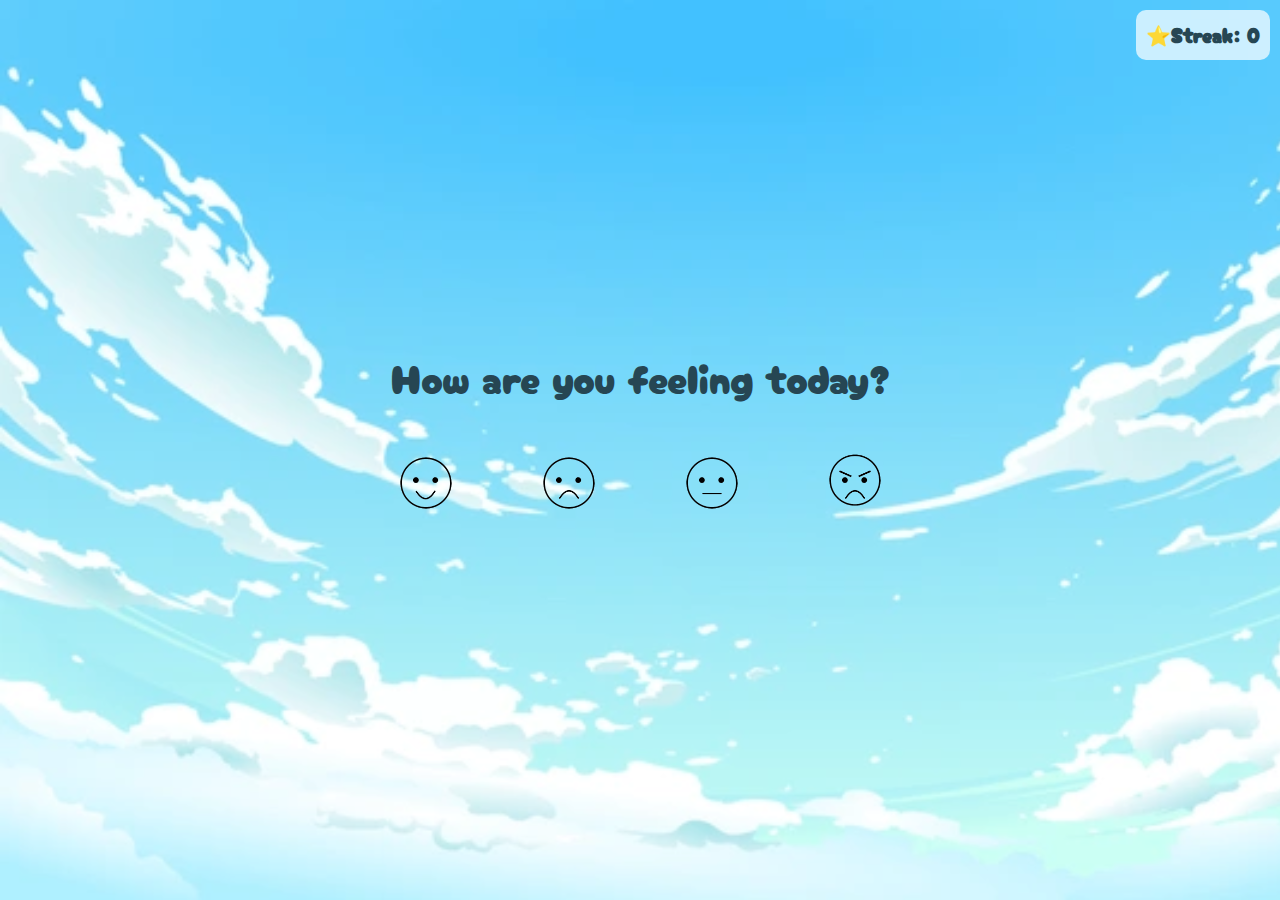
==== index.html @ 69cbeea6 "Finished final product of resources page" ====
<!DOCTYPE html>
<html lang="en" data-bs-theme="dark">
  <head>
    <meta charset="utf-8">
    <meta name="viewport" content="width=device-width, initial-scale=1">
    <title>mental health site</title>
    <link rel="preconnect" href="https://fonts.googleapis.com">
<link rel="preconnect" href="https://fonts.gstatic.com" crossorigin>
<link href="https://fonts.googleapis.com/css2?family=Cherry+Bomb+One&display=swap" rel="stylesheet">
   <link href="https://cdn.jsdelivr.net/npm/bootstrap@5.3.3/dist/css/bootstrap.min.css" rel="stylesheet" integrity="sha384-QWTKZyjpPEjISv5WaRU9OFeRpok6YctnYmDr5pNlyT2bRjXh0JMhjY6hW+ALEwIH" crossorigin="anonymous">
    <link rel = "stylesheet" href = "style.css">
</head>
<body class = "home-container">
    <span id="streakDisplay">0</span>
<div class="main-content">
    <h1> How are you feeling today?</h1>
    <div class="mood-container">
        <img class="mood" src = "images/smile.png"  alt ="happy"/>
        <img class="mood"src = "images/TransparentSad.png"  alt ="sad"/>
        <img class="mood"src = "images/TransparentNeutral.png"   alt ="neutral"/>
        <img class="mood"src = "images/TransparentAngry.png"   alt ="angry"/>
    </div>
</div>

<div class="goal-container">
    <div class="goal-card">
        <img src="images/walks.svg" alt="walk icon" class="goal-icon">
        <div class="goal-text">
            <h3>Go Outside for 10 Minutes</h3>
            <p>Take a short walk to refresh your mind.</p>
        </div>
        <input type="checkbox" class="goal-checkbox">
    </div>

    <div class="goal-card">
        <img src="images/flower2.svg" alt="beauty icon" class="goal-icon">
        <div class="goal-text">
            <h3>Notice One Beautiful Thing</h3>
            <p>Take a moment to appreciate something around you.</p>
        </div>
        <input type="checkbox" class="goal-checkbox">
    </div>

    <div class="goal-card">
        <img src="images/joy.svg" alt="joy icon" class="goal-icon">
        <div class="goal-text">
            <h3>Do One Thing That Brings Joy</h3>
            <p>Read a book, listen to music, or do something fun.</p>
        </div>
        <input type="checkbox" class="goal-checkbox">
    </div>

    <div class="goal-card">
        <img src="images/sleep.svg" alt="screen break icon" class="goal-icon">
        <div class="goal-text">
            <h3>Take a 30-Minute Screen Break</h3>
            <p>Give your eyes and mind a break from screens.</p>
        </div>
        <input type="checkbox" class="goal-checkbox">
    </div>

    <div class="goal-card">
        <img src="images/sunglasses.svg" alt="comfort zone icon" class="goal-icon">
        <div class="goal-text">
            <h3>Do Something Out of Your Comfort Zone</h3>
            <p>Try a new experience, even if it's small.</p>
        </div>
        <input type="checkbox" class="goal-checkbox">
    </div>

    <div class="goal-card">
        <img src="images/send.svg" alt="text friend icon" class="goal-icon">
        <div class="goal-text">
            <h3>Text or Call Someone You Trust</h3>
            <p>Stay connected and talk to a friend or family member.</p>
        </div>
        <input type="checkbox" class="goal-checkbox">
    </div>

    <div class="goal-card">
        <img src="images/tree.svg" alt="touch grass icon" class="goal-icon">
        <div class="goal-text">
            <h3>Touch Grass</h3>
            <p>Go outside, breathe fresh air, and connect with nature.</p>
        </div>
        <input type="checkbox" class="goal-checkbox">
    </div>
</div>
<!-- Modal -->
<div class="modal fade" id="exampleModal" tabindex="-1" aria-labelledby="exampleModalLabel" aria-hidden="true">
    <div class="modal-dialog modal-dialog-centered">
        <div class="modal-content">
            <div class="modal-header">
                <h1 class="modal-title fs-5" id="exampleModalLabel"> Divined Message ✨</h1>
                <button type="button" class="btn-close" data-bs-dismiss="modal" aria-label="Close"></button>
            </div>
            <div class="modal-body">
                <p id="affirmation-message"></p> <!-- Affirmation will show up here -->
            </div>
        </div>
    </div>
</div>


<div class="button-container">
<button class = "button-message" onclick= "buttonClick()"> Toxic Motivation </button>
<button type="button" class="button-message" id = "positive-message" data-bs-toggle="modal" data-bs-target="#exampleModal">
    Positive Message
</button>
<button> <a href = "help.html" > Seek Professional Help </a> </button>
</div>
<script src = "script.js"> </script>
<script src="https://cdn.jsdelivr.net/npm/bootstrap@5.3.3/dist/js/bootstrap.bundle.min.js" integrity="sha384-YvpcrYf0tY3lHB60NNkmXc5s9fDVZLESaAA55NDzOxhy9GkcIdslK1eN7N6jIeHz" crossorigin="anonymous"></script>
</body>
</html>
---- style.css ----
body {
    background: url("images/clouds.png");
    background-color: rgba(168, 218, 220, 0.5); /* Ensure opacity is valid */
    background-blend-mode: overlay;
    background-size: cover;
    background-repeat: no-repeat;
    color: #264653;
    margin: 0;
    text-align: center;
    font-family: "Cherry Bomb One", system-ui;
    font-weight: 400;
    font-style: normal;
}

.home-container{
    background: url("images/clouds.png");
    background-color: rgba(168, 218, 220, 0.5); /* Ensure opacity is valid */
    background-blend-mode: overlay;
    background-size: cover;
    background-repeat: no-repeat;
    color: #264653;
    margin: 0;
    min-height: 100vh;
    display: flex;
    flex-direction: column;
    align-items: center;
    justify-content: center;
    text-align: center;
    font-family: "Cherry Bomb One", system-ui;
    font-weight: 400;
    font-style: normal;
}
/* Streak Display - Top Right */
#streakDisplay {
    position: absolute;
    top: 10px;
    right: 10px;
    font-size: 20px;
    font-weight: bold;
    background: rgba(255, 255, 255, 0.7);
    padding: 10px;
    border-radius: 10px;
}

/* Main Content */
.main-content {
    display: flex;
    flex-direction: column;
    align-items: center;
}

/* Mood Container */
.mood-container {
    display: flex;
    justify-content: center;
    gap: 15px;
    margin-top: 10px;
    transition: opacity 0.5s ease-in-out;
}

img {
    width: 10%;
    transition: ease-in 0.5s;
}

img:hover {
    transform: scale(1.2);
}

/* Goal Container */

.goal-container {
    display: flex;
    flex-wrap: wrap;
    justify-content: center;
    gap: 15px;
}

.goal-card {
    display: none; /* Initially hidden */
    opacity: 0;
    transition: opacity 0.5s ease-in-out;
    background: rgba(255, 255, 255, 0.9); /* Light background */
    border-radius: 15px;
    border: 2px solid #264653;
    padding: 15px;
    width: 90%;
    max-width: 500px;
    position: relative;
    box-shadow: 2px 2px 10px rgba(0, 0, 0, 0.1);
}

/* Goal Icon */
.goal-icon {
    width: 50px;
    height: 50px;
    margin-right: 15px;
}

/* Goal Text */
.goal-text {
    flex-grow: 1; /* Allows text to take up available space */
    text-align: left;
}

/* Checkbox Styling */
.goal-checkbox {
    position: absolute;
    top: 10px;
    right: 10px;
    width: 20px;
    height: 20px;
    accent-color: #2a9d8f; /* Change color when checked */
}


/* Button Container */
.button-container {
    display: flex;
    flex-direction: column;
    align-items: center;
    gap: 10px;
    margin-top: 20px;
}

/* Button Styling */
button {
    font-size: 15px;
    border-radius: 12px;
    border-style: none;
    color: #264653;
    background-color: #A8DADC;
    padding: 10px;
    transition: ease-in 0.5s;
}

button:hover {
    transform: scale(1.2);
}

/* Link Styling */
a {
    text-decoration: none;
    color: #264653;
}

.modal-content{
    background-color: azure;
}

.resources-container{
  font-family: "Red Hat Text", sans-serif;
  font-optical-sizing: auto;
  font-weight: 400;
  font-style: normal;
 padding:5%;
}
details{
    padding: 20px;
}

nav{
    font-size: 20px;
}
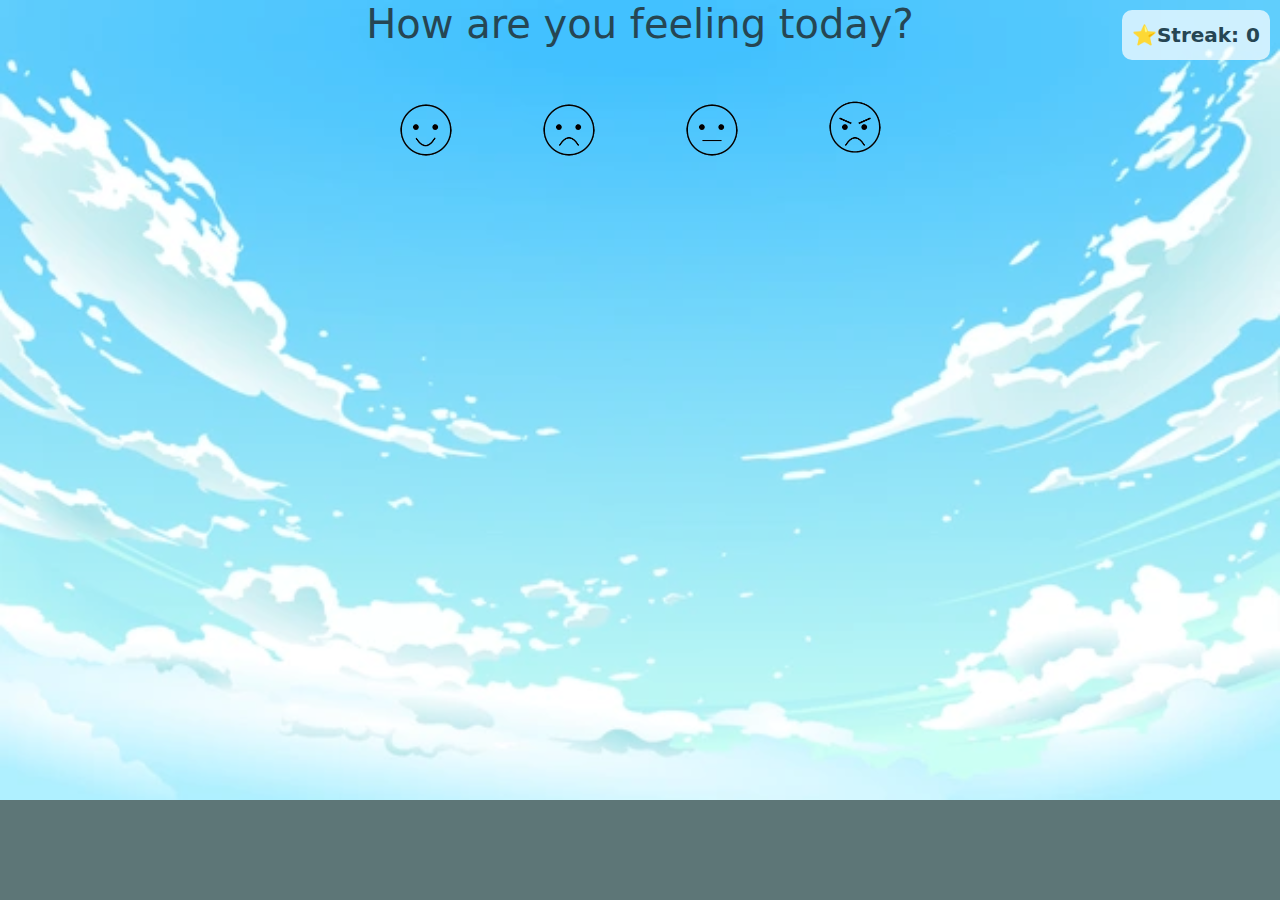
==== commit f1173aa6: "toxicity" ====
--- a/index.html
+++ b/index.html
@@ -4,13 +4,10 @@
     <meta charset="utf-8">
     <meta name="viewport" content="width=device-width, initial-scale=1">
     <title>mental health site</title>
-    <link rel="preconnect" href="https://fonts.googleapis.com">
-<link rel="preconnect" href="https://fonts.gstatic.com" crossorigin>
-<link href="https://fonts.googleapis.com/css2?family=Cherry+Bomb+One&display=swap" rel="stylesheet">
-   <link href="https://cdn.jsdelivr.net/npm/bootstrap@5.3.3/dist/css/bootstrap.min.css" rel="stylesheet" integrity="sha384-QWTKZyjpPEjISv5WaRU9OFeRpok6YctnYmDr5pNlyT2bRjXh0JMhjY6hW+ALEwIH" crossorigin="anonymous">
+    <link href="https://cdn.jsdelivr.net/npm/bootstrap@5.3.3/dist/css/bootstrap.min.css" rel="stylesheet" integrity="sha384-QWTKZyjpPEjISv5WaRU9OFeRpok6YctnYmDr5pNlyT2bRjXh0JMhjY6hW+ALEwIH" crossorigin="anonymous">
     <link rel = "stylesheet" href = "style.css">
 </head>
-<body class = "home-container">
+<body>
     <span id="streakDisplay">0</span>
 <div class="main-content">
     <h1> How are you feeling today?</h1>
@@ -103,7 +100,8 @@
 
 
 <div class="button-container">
-<button class = "button-message" onclick= "buttonClick()"> Toxic Motivation </button>
+
+<button> <a href = "toxic.html" > Toxic Motivation </a> </button>
 <button type="button" class="button-message" id = "positive-message" data-bs-toggle="modal" data-bs-target="#exampleModal">
     Positive Message
 </button>
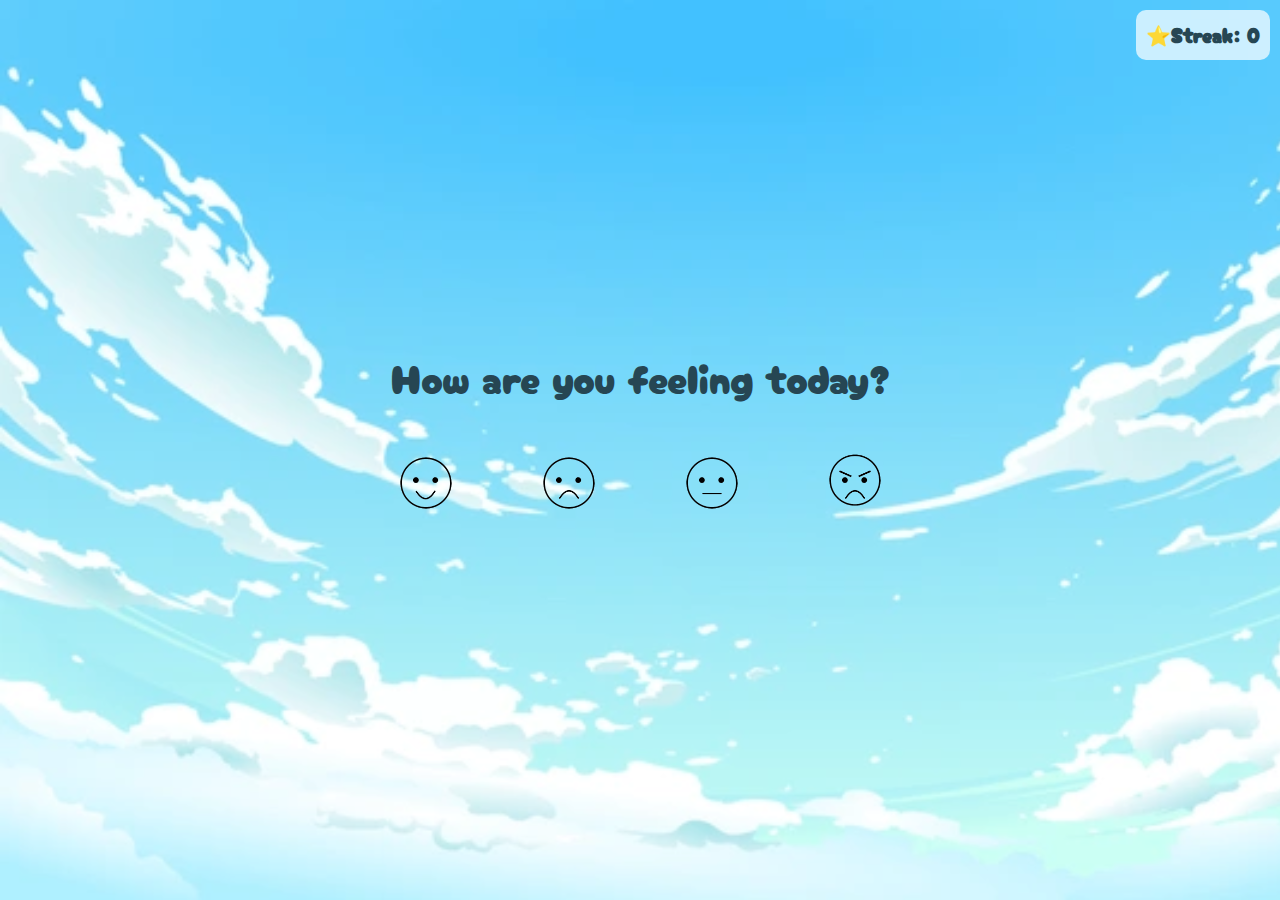
==== commit be605e64: "Merge branch 'main' of https://github.com/abui0415/HackKnight_2025" ====
--- a/index.html
+++ b/index.html
@@ -4,10 +4,13 @@
     <meta charset="utf-8">
     <meta name="viewport" content="width=device-width, initial-scale=1">
     <title>mental health site</title>
-    <link href="https://cdn.jsdelivr.net/npm/bootstrap@5.3.3/dist/css/bootstrap.min.css" rel="stylesheet" integrity="sha384-QWTKZyjpPEjISv5WaRU9OFeRpok6YctnYmDr5pNlyT2bRjXh0JMhjY6hW+ALEwIH" crossorigin="anonymous">
+    <link rel="preconnect" href="https://fonts.googleapis.com">
+<link rel="preconnect" href="https://fonts.gstatic.com" crossorigin>
+<link href="https://fonts.googleapis.com/css2?family=Cherry+Bomb+One&display=swap" rel="stylesheet">
+   <link href="https://cdn.jsdelivr.net/npm/bootstrap@5.3.3/dist/css/bootstrap.min.css" rel="stylesheet" integrity="sha384-QWTKZyjpPEjISv5WaRU9OFeRpok6YctnYmDr5pNlyT2bRjXh0JMhjY6hW+ALEwIH" crossorigin="anonymous">
     <link rel = "stylesheet" href = "style.css">
 </head>
-<body>
+<body class = "home-container">
     <span id="streakDisplay">0</span>
 <div class="main-content">
     <h1> How are you feeling today?</h1>
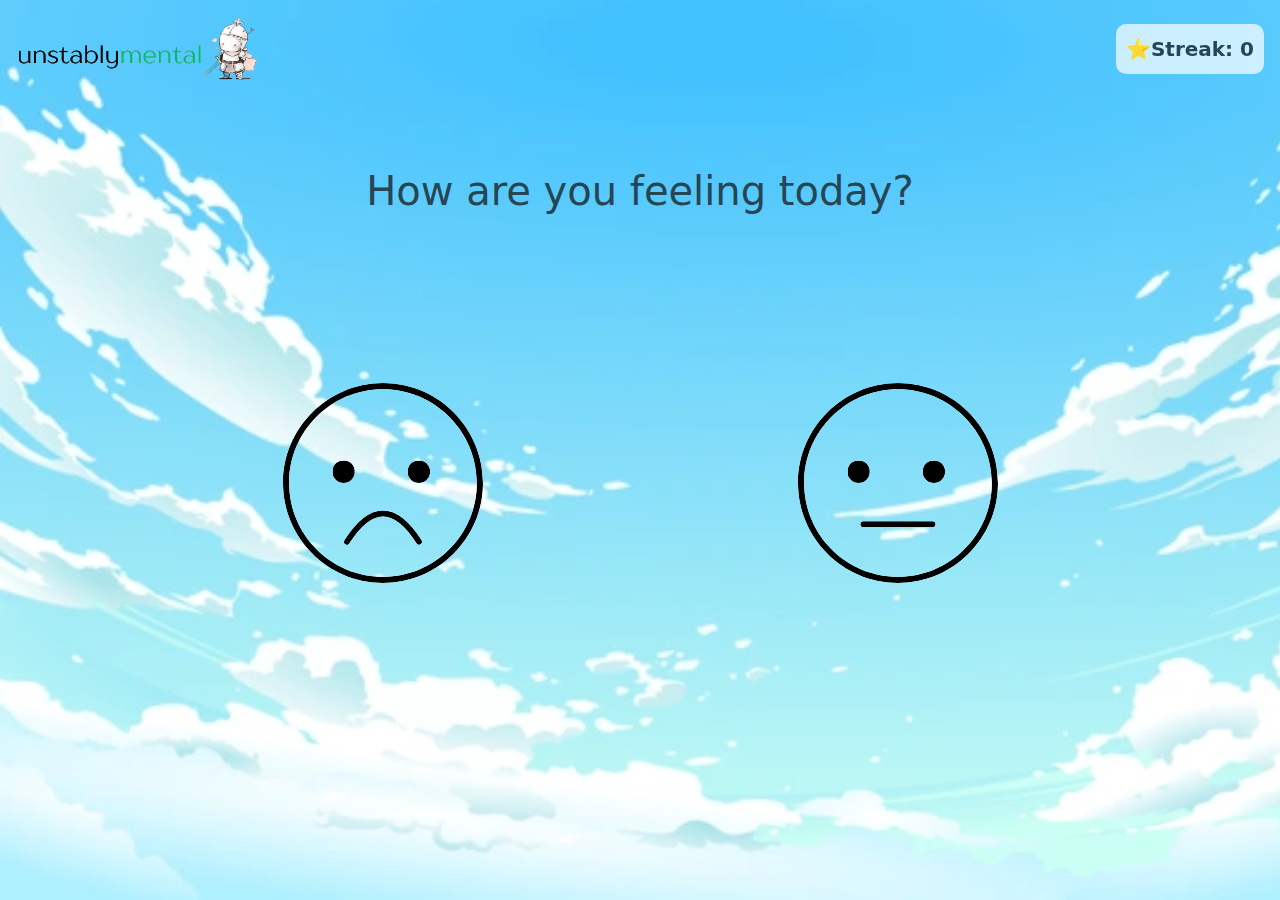
==== commit ac667768: "add unstable logo and adjust nav styling" ====
--- a/index.html
+++ b/index.html
@@ -4,14 +4,19 @@
     <meta charset="utf-8">
     <meta name="viewport" content="width=device-width, initial-scale=1">
     <title>mental health site</title>
-    <link rel="preconnect" href="https://fonts.googleapis.com">
-<link rel="preconnect" href="https://fonts.gstatic.com" crossorigin>
-<link href="https://fonts.googleapis.com/css2?family=Cherry+Bomb+One&display=swap" rel="stylesheet">
-   <link href="https://cdn.jsdelivr.net/npm/bootstrap@5.3.3/dist/css/bootstrap.min.css" rel="stylesheet" integrity="sha384-QWTKZyjpPEjISv5WaRU9OFeRpok6YctnYmDr5pNlyT2bRjXh0JMhjY6hW+ALEwIH" crossorigin="anonymous">
+    <link href="https://cdn.jsdelivr.net/npm/bootstrap@5.3.3/dist/css/bootstrap.min.css" rel="stylesheet" integrity="sha384-QWTKZyjpPEjISv5WaRU9OFeRpok6YctnYmDr5pNlyT2bRjXh0JMhjY6hW+ALEwIH" crossorigin="anonymous">
     <link rel = "stylesheet" href = "style.css">
 </head>
-<body class = "home-container">
-    <span id="streakDisplay">0</span>
+<body>
+    <nav class="position-fixed top-0 start-0 w-100 d-flex justify-content-between align-items-center p-3">
+        <!-- Logo on the Left -->
+        <a href="#">
+            <img src="images/unstable-logo.png" alt="Logo" class="logo">
+        </a>
+    
+        <!-- Streak Counter on the Right -->
+        <span id="streakDisplay" class="fw-bold">0</span>
+    </nav>
 <div class="main-content">
     <h1> How are you feeling today?</h1>
     <div class="mood-container">
@@ -92,7 +97,6 @@
         <div class="modal-content">
             <div class="modal-header">
                 <h1 class="modal-title fs-5" id="exampleModalLabel"> Divined Message ✨</h1>
-                <button type="button" class="btn-close" data-bs-dismiss="modal" aria-label="Close"></button>
             </div>
             <div class="modal-body">
                 <p id="affirmation-message"></p> <!-- Affirmation will show up here -->
@@ -103,8 +107,7 @@
 
 
 <div class="button-container">
-
-<button> <a href = "toxic.html" > Toxic Motivation </a> </button>
+<button class = "button-message" onclick= "buttonClick()"> Toxic Motivation </button>
 <button type="button" class="button-message" id = "positive-message" data-bs-toggle="modal" data-bs-target="#exampleModal">
     Positive Message
 </button>
--- a/style.css
+++ b/style.css
@@ -1,18 +1,4 @@
 body {
-    background: url("images/clouds.png");
-    background-color: rgba(168, 218, 220, 0.5); /* Ensure opacity is valid */
-    background-blend-mode: overlay;
-    background-size: cover;
-    background-repeat: no-repeat;
-    color: #264653;
-    margin: 0;
-    text-align: center;
-    font-family: "Cherry Bomb One", system-ui;
-    font-weight: 400;
-    font-style: normal;
-}
-
-.home-container{
     background: url("images/clouds.png");
     background-color: rgba(168, 218, 220, 0.5); /* Ensure opacity is valid */
     background-blend-mode: overlay;
@@ -26,13 +12,12 @@
     align-items: center;
     justify-content: center;
     text-align: center;
-    font-family: "Cherry Bomb One", system-ui;
-    font-weight: 400;
-    font-style: normal;
+}
+h3{
+    font-size:25px;
 }
 /* Streak Display - Top Right */
 #streakDisplay {
-    position: absolute;
     top: 10px;
     right: 10px;
     font-size: 20px;
@@ -59,16 +44,19 @@
 }
 
 img {
-    width: 10%;
+    width: 100%;
     transition: ease-in 0.5s;
 }
 
-img:hover {
+.mood:hover {
     transform: scale(1.2);
+}
+.logo {
+    height: 65px; /* Adjust height as needed */
+    width: auto; /* Maintain aspect ratio */
 }
 
 /* Goal Container */
-
 .goal-container {
     display: flex;
     flex-wrap: wrap;
@@ -105,7 +93,6 @@
 
 /* Checkbox Styling */
 .goal-checkbox {
-    position: absolute;
     top: 10px;
     right: 10px;
     width: 20px;
@@ -117,8 +104,7 @@
 /* Button Container */
 .button-container {
     display: flex;
-    flex-direction: column;
-    align-items: center;
+    
     gap: 10px;
     margin-top: 20px;
 }
@@ -146,19 +132,4 @@
 
 .modal-content{
     background-color: azure;
-}
-
-.resources-container{
-  font-family: "Red Hat Text", sans-serif;
-  font-optical-sizing: auto;
-  font-weight: 400;
-  font-style: normal;
- padding:5%;
-}
-details{
-    padding: 20px;
-}
-
-nav{
-    font-size: 20px;
-}
+}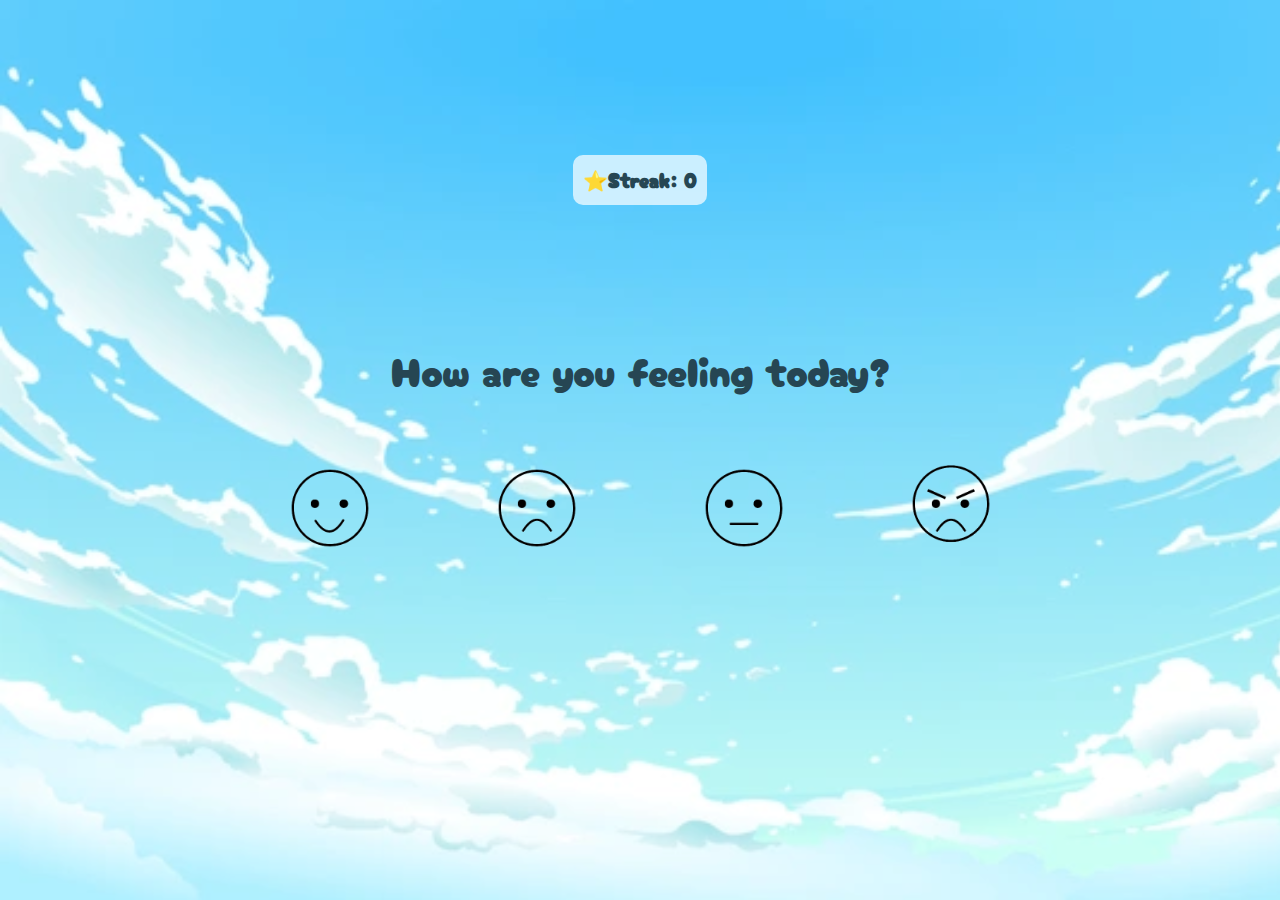
==== commit af8b802c: "added meditation section, teas, yoga, etc." ====
--- a/index.html
+++ b/index.html
@@ -4,19 +4,14 @@
     <meta charset="utf-8">
     <meta name="viewport" content="width=device-width, initial-scale=1">
     <title>mental health site</title>
-    <link href="https://cdn.jsdelivr.net/npm/bootstrap@5.3.3/dist/css/bootstrap.min.css" rel="stylesheet" integrity="sha384-QWTKZyjpPEjISv5WaRU9OFeRpok6YctnYmDr5pNlyT2bRjXh0JMhjY6hW+ALEwIH" crossorigin="anonymous">
+    <link rel="preconnect" href="https://fonts.googleapis.com">
+<link rel="preconnect" href="https://fonts.gstatic.com" crossorigin>
+<link href="https://fonts.googleapis.com/css2?family=Cherry+Bomb+One&display=swap" rel="stylesheet">
+   <link href="https://cdn.jsdelivr.net/npm/bootstrap@5.3.3/dist/css/bootstrap.min.css" rel="stylesheet" integrity="sha384-QWTKZyjpPEjISv5WaRU9OFeRpok6YctnYmDr5pNlyT2bRjXh0JMhjY6hW+ALEwIH" crossorigin="anonymous">
     <link rel = "stylesheet" href = "style.css">
 </head>
-<body>
-    <nav class="position-fixed top-0 start-0 w-100 d-flex justify-content-between align-items-center p-3">
-        <!-- Logo on the Left -->
-        <a href="#">
-            <img src="images/unstable-logo.png" alt="Logo" class="logo">
-        </a>
-    
-        <!-- Streak Counter on the Right -->
-        <span id="streakDisplay" class="fw-bold">0</span>
-    </nav>
+<body class = "home-container">
+    <span id="streakDisplay">0</span>
 <div class="main-content">
     <h1> How are you feeling today?</h1>
     <div class="mood-container">
@@ -97,6 +92,7 @@
         <div class="modal-content">
             <div class="modal-header">
                 <h1 class="modal-title fs-5" id="exampleModalLabel"> Divined Message ✨</h1>
+                <button type="button" class="btn-close" data-bs-dismiss="modal" aria-label="Close"></button>
             </div>
             <div class="modal-body">
                 <p id="affirmation-message"></p> <!-- Affirmation will show up here -->
@@ -107,11 +103,13 @@
 
 
 <div class="button-container">
-<button class = "button-message" onclick= "buttonClick()"> Toxic Motivation </button>
+
+<button> <a href = "toxic.html" > Toxic Motivation </a> </button>
 <button type="button" class="button-message" id = "positive-message" data-bs-toggle="modal" data-bs-target="#exampleModal">
     Positive Message
 </button>
 <button> <a href = "help.html" > Seek Professional Help </a> </button>
+<button> <a href = "meditation.html" > Meditation Reccomendations </a> </button>
 </div>
 <script src = "script.js"> </script>
 <script src="https://cdn.jsdelivr.net/npm/bootstrap@5.3.3/dist/js/bootstrap.bundle.min.js" integrity="sha384-YvpcrYf0tY3lHB60NNkmXc5s9fDVZLESaAA55NDzOxhy9GkcIdslK1eN7N6jIeHz" crossorigin="anonymous"></script>
--- a/style.css
+++ b/style.css
@@ -12,6 +12,20 @@
     align-items: center;
     justify-content: center;
     text-align: center;
+    font-family: "Cherry Bomb One", system-ui;
+    font-weight: 400;
+    font-style: normal;
+    
+}
+
+.home-container{
+    background: url("images/clouds.png");
+    background-color: rgba(168, 218, 220, 0.5); /* Ensure opacity is valid */
+    background-blend-mode: overlay;
+    background-size: cover;
+    background-repeat: no-repeat;
+    color: #264653;
+    margin: 0;
 }
 h3{
     font-size:25px;
@@ -32,6 +46,9 @@
     display: flex;
     flex-direction: column;
     align-items: center;
+    justify-content: center;
+    min-height: 60vh; /* Reduced from 100vh */
+    text-align: center;
 }
 
 /* Mood Container */
@@ -41,6 +58,9 @@
     gap: 15px;
     margin-top: 10px;
     transition: opacity 0.5s ease-in-out;
+}
+.mood{
+    width: 15%;
 }
 
 img {
@@ -62,6 +82,7 @@
     flex-wrap: wrap;
     justify-content: center;
     gap: 15px;
+    margin-top: -40px; /* Further reduces space between title and goals */
 }
 
 .goal-card {
@@ -100,15 +121,13 @@
     accent-color: #2a9d8f; /* Change color when checked */
 }
 
-
 /* Button Container */
 .button-container {
     display: flex;
-    
-    gap: 10px;
-    margin-top: 20px;
+    justify-content: center;
+    gap: 10px; /* Adjust spacing between buttons */
+    margin-top: 10px; /* Ensures buttons are right below goals */
 }
-
 /* Button Styling */
 button {
     font-size: 15px;
@@ -132,4 +151,37 @@
 
 .modal-content{
     background-color: azure;
-}+}
+
+.resources-container{
+  font-family: "Red Hat Text", sans-serif;
+  font-optical-sizing: auto;
+  font-weight: 400;
+  font-style: normal;
+ padding:5%;
+}
+details{
+    font-family: "Red Hat Text", sans-serif;
+    font-optical-sizing: auto;
+    font-weight: 400;
+    font-style: normal;
+    padding: 20px;
+}
+.resources-container h1,h3{
+    font-family: "Cherry Bomb One", system-ui;
+    font-weight: 400;
+    font-style: normal;
+}
+
+nav{
+    font-size: 20px;
+}
+
+.contents{
+    font-family: "Red Hat Text", sans-serif;
+    font-optical-sizing: auto;
+    font-weight: 400;
+    font-style: normal;
+    padding: 20px;
+}
+
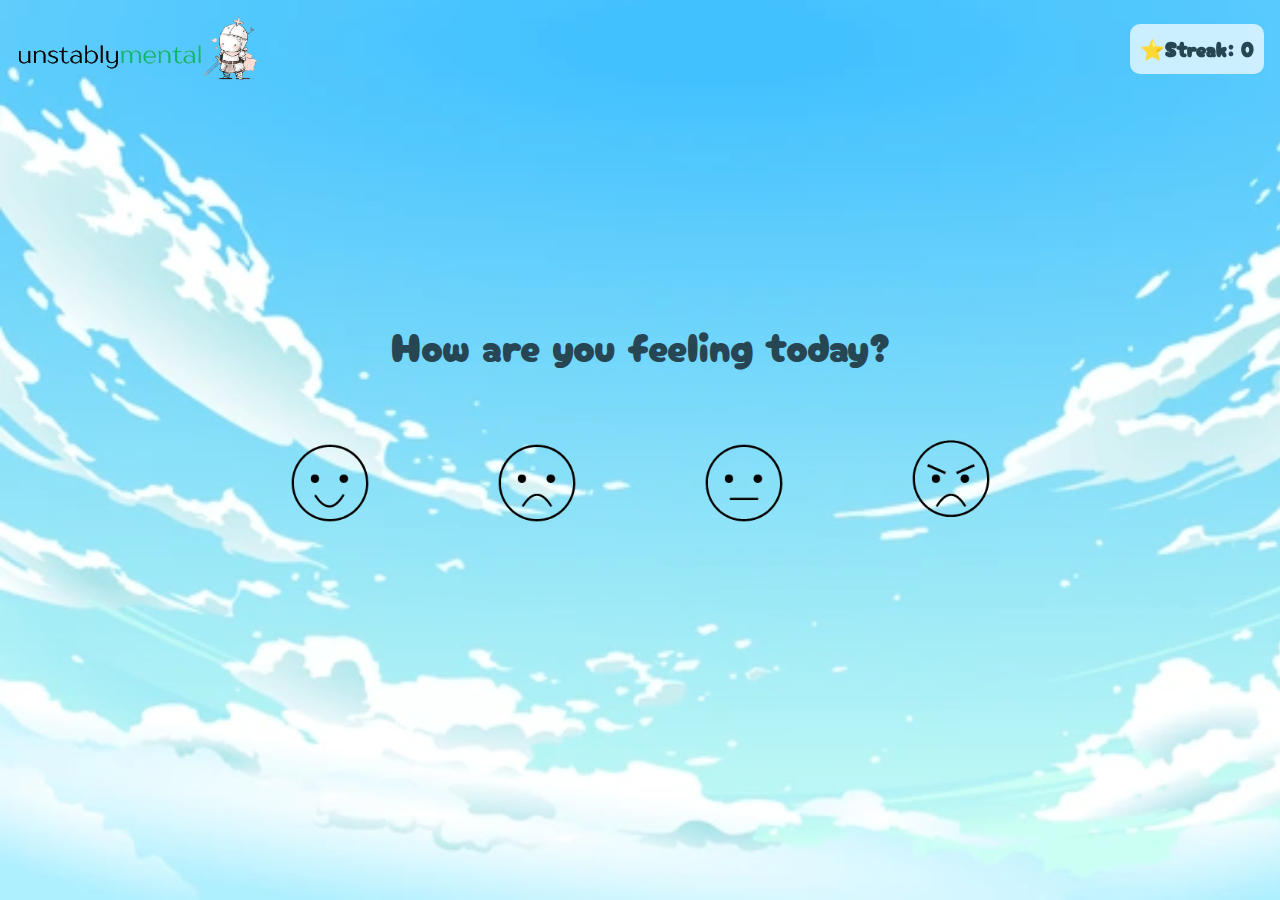
==== commit 7cfa8efe: "Merge branch 'main' of https://github.com/abui0415/HackKnight_2025" ====
--- a/index.html
+++ b/index.html
@@ -10,8 +10,16 @@
    <link href="https://cdn.jsdelivr.net/npm/bootstrap@5.3.3/dist/css/bootstrap.min.css" rel="stylesheet" integrity="sha384-QWTKZyjpPEjISv5WaRU9OFeRpok6YctnYmDr5pNlyT2bRjXh0JMhjY6hW+ALEwIH" crossorigin="anonymous">
     <link rel = "stylesheet" href = "style.css">
 </head>
-<body class = "home-container">
-    <span id="streakDisplay">0</span>
+<body>
+    <nav class="position-fixed top-0 start-0 w-100 d-flex justify-content-between align-items-center p-3">
+        <!-- Logo on the Left -->
+        <a href="index.html">
+            <img src="images/unstable-logo.png" alt="Logo" class="logo">
+        </a>
+    
+        <!-- Streak Counter on the Right -->
+        <span id="streakDisplay" class="fw-bold">0</span>
+    </nav>
 <div class="main-content">
     <h1> How are you feeling today?</h1>
     <div class="mood-container">
@@ -92,7 +100,6 @@
         <div class="modal-content">
             <div class="modal-header">
                 <h1 class="modal-title fs-5" id="exampleModalLabel"> Divined Message ✨</h1>
-                <button type="button" class="btn-close" data-bs-dismiss="modal" aria-label="Close"></button>
             </div>
             <div class="modal-body">
                 <p id="affirmation-message"></p> <!-- Affirmation will show up here -->
--- a/style.css
+++ b/style.css
@@ -177,11 +177,10 @@
     font-size: 20px;
 }
 
-.contents{
-    font-family: "Red Hat Text", sans-serif;
-    font-optical-sizing: auto;
-    font-weight: 400;
-    font-style: normal;
-    padding: 20px;
+/* Tea Container */
+.tea-container {
+    line-height: 10px;
+    text-align: left;
+    gap: 5px;
+    margin-left: 10px;
 }
-
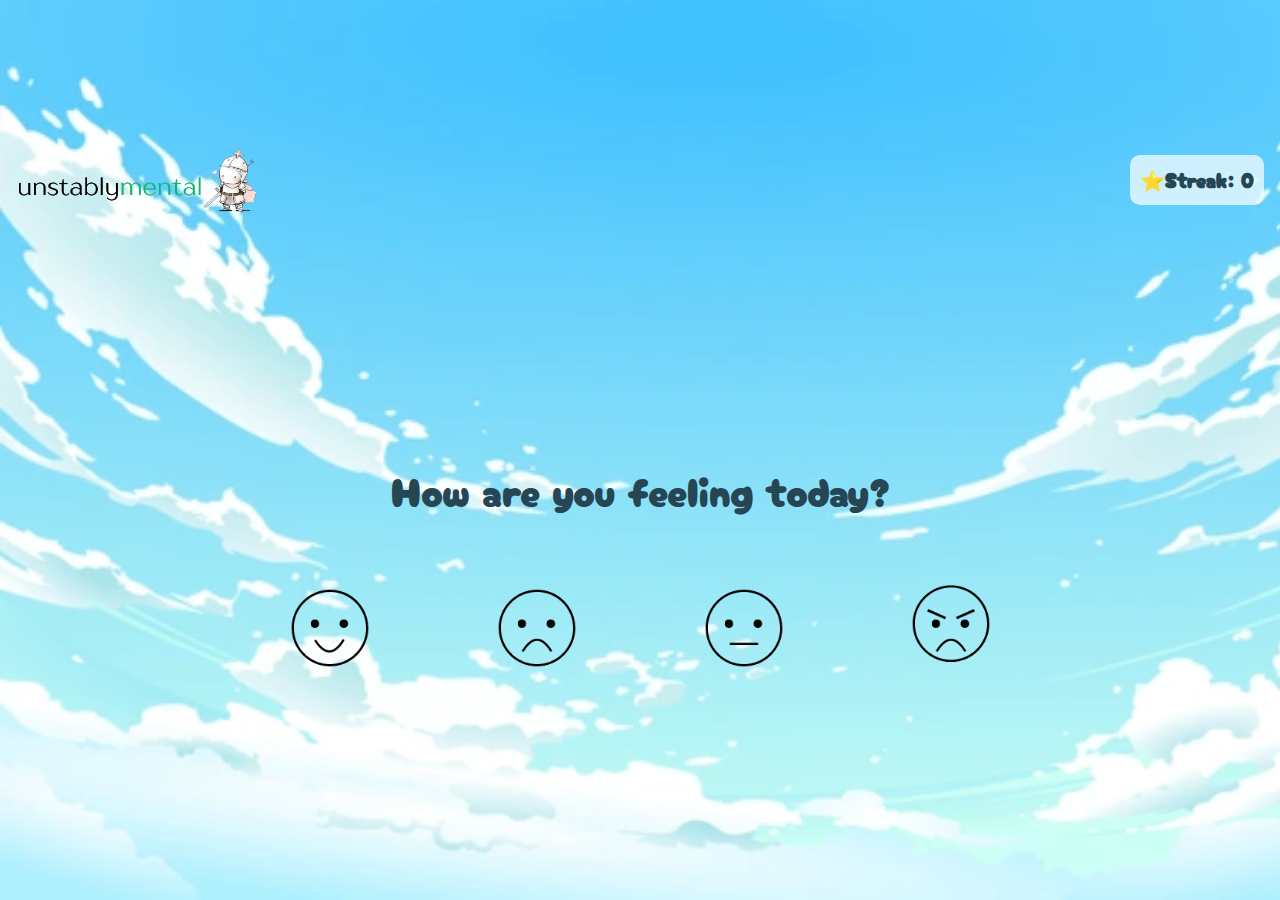
==== commit 10ea018e: "fix nav layout and broken tea images" ====
--- a/index.html
+++ b/index.html
@@ -11,7 +11,7 @@
     <link rel = "stylesheet" href = "style.css">
 </head>
 <body>
-    <nav class="position-fixed top-0 start-0 w-100 d-flex justify-content-between align-items-center p-3">
+    <nav class="top-0 start-0 w-100 d-flex justify-content-between align-items-center p-3">
         <!-- Logo on the Left -->
         <a href="index.html">
             <img src="images/unstable-logo.png" alt="Logo" class="logo">
--- a/style.css
+++ b/style.css
@@ -49,6 +49,10 @@
     justify-content: center;
     min-height: 60vh; /* Reduced from 100vh */
     text-align: center;
+}
+
+.main-content h1{
+    margin-top: 15%;
 }
 
 /* Mood Container */
@@ -127,6 +131,7 @@
     justify-content: center;
     gap: 10px; /* Adjust spacing between buttons */
     margin-top: 10px; /* Ensures buttons are right below goals */
+    margin-bottom: 100px 
 }
 /* Button Styling */
 button {
@@ -177,10 +182,140 @@
     font-size: 20px;
 }
 
-/* Tea Container */
-.tea-container {
-    line-height: 10px;
-    text-align: left;
-    gap: 5px;
-    margin-left: 10px;
-}
+/* Basic reset for padding and margin */
+* {
+    margin: 0;
+    padding: 0;
+    box-sizing: border-box;
+}
+
+/* Container that holds the scrolling content */
+.scrolling-container {
+    width: 100%;
+    overflow: hidden;
+    position: relative;
+}
+
+/* The scrolling content that moves horizontally */
+.scrolling-content {
+    display: flex;
+    animation: scroll 10s linear infinite;
+}
+
+/* Style for each image and its corresponding text */
+.image-text {
+    display: flex;
+    flex-direction: column;
+    align-items: center;
+    margin-right: 20px;
+}
+
+.image-text img {
+    width: 500px;
+    height: 300px;
+    object-fit: cover;
+    border-radius: 8px;
+}
+
+.image-text p {
+    margin-top: 10px;
+    font-size: 16px;
+    text-align: center;
+    color: #333;
+}
+
+/* Keyframe animation to scroll the images */
+@keyframes scroll {
+    0% {
+        transform: translateX(0);
+    }
+    100% {
+        transform: translateX(-100%);
+    }
+}
+
+div.scroll-container {
+    overflow: auto;
+    white-space: nowrap;
+    padding: 10px;
+    width: 80%;
+  }
+  
+  div.scroll-container img {
+    padding: 10px;
+    width: 10%;
+    height: 80%;
+  }
+.contents{
+        display: flex;
+        margin-top: 10%;
+        justify-content: space-between; /* Align children with space between */
+        gap: 20px; /* Optional: Add some space between the input box and the side box */
+        font-family: "Red Hat Text", sans-serif;
+        font-optical-sizing: auto;
+        font-weight: 400;
+        font-style: normal;
+}
+  .sidebox-left, .assignment-box{
+    width: 25%; /* You can adjust this based on your layout needs */
+    padding: 20px;
+    background-color: #f8f9fa;
+    border-radius: 10px;
+    border: 1px solid #ccc;
+    height:fit-content;
+  }
+  .articles-box{
+    width: 35%; /* You can adjust this based on your layout needs */
+    padding: 20px;
+    background-color: #f8f9fa;
+    border-radius: 10px;
+    border: 1px solid #ccc;
+    height:fit-content;
+  }
+
+
+
+/* Styling for the main wrapper */
+.wrapper {
+text-align: center;
+margin: 20px;
+}
+
+/* Styling for the titles */
+.titles {
+text-align: left;
+}
+
+/* Styling for the scroll container to allow horizontal scrolling */
+.scroll {
+display: flex;
+overflow-x: auto;  /* Allow horizontal scrolling */
+gap: 10px;  /* Space between the images and text */
+padding-bottom: 10px;  /* Padding for the container */
+}
+
+/* Each image wrapper containing text above and below */
+.image-wrapper {
+flex-direction: column;  /* Stack text and image vertically */
+align-items: left;  /* Center the text and image */
+width: 300px;  /* Fixed width for each image wrapper */
+}
+
+/* Styling for the image */
+.image-wrapper img {
+width: 30%;  /* Image takes up full width of the wrapper */
+height: auto; /* Maintain aspect ratio */
+}
+
+/* Styling for the text above the image */
+.text-top {
+font-size: 20px;
+font-weight: bold;
+margin-bottom: 10px;
+}
+
+.text-bottom {
+font-size: 20px;
+font-weight: bold;
+margin-bottom: 10px;
+}
